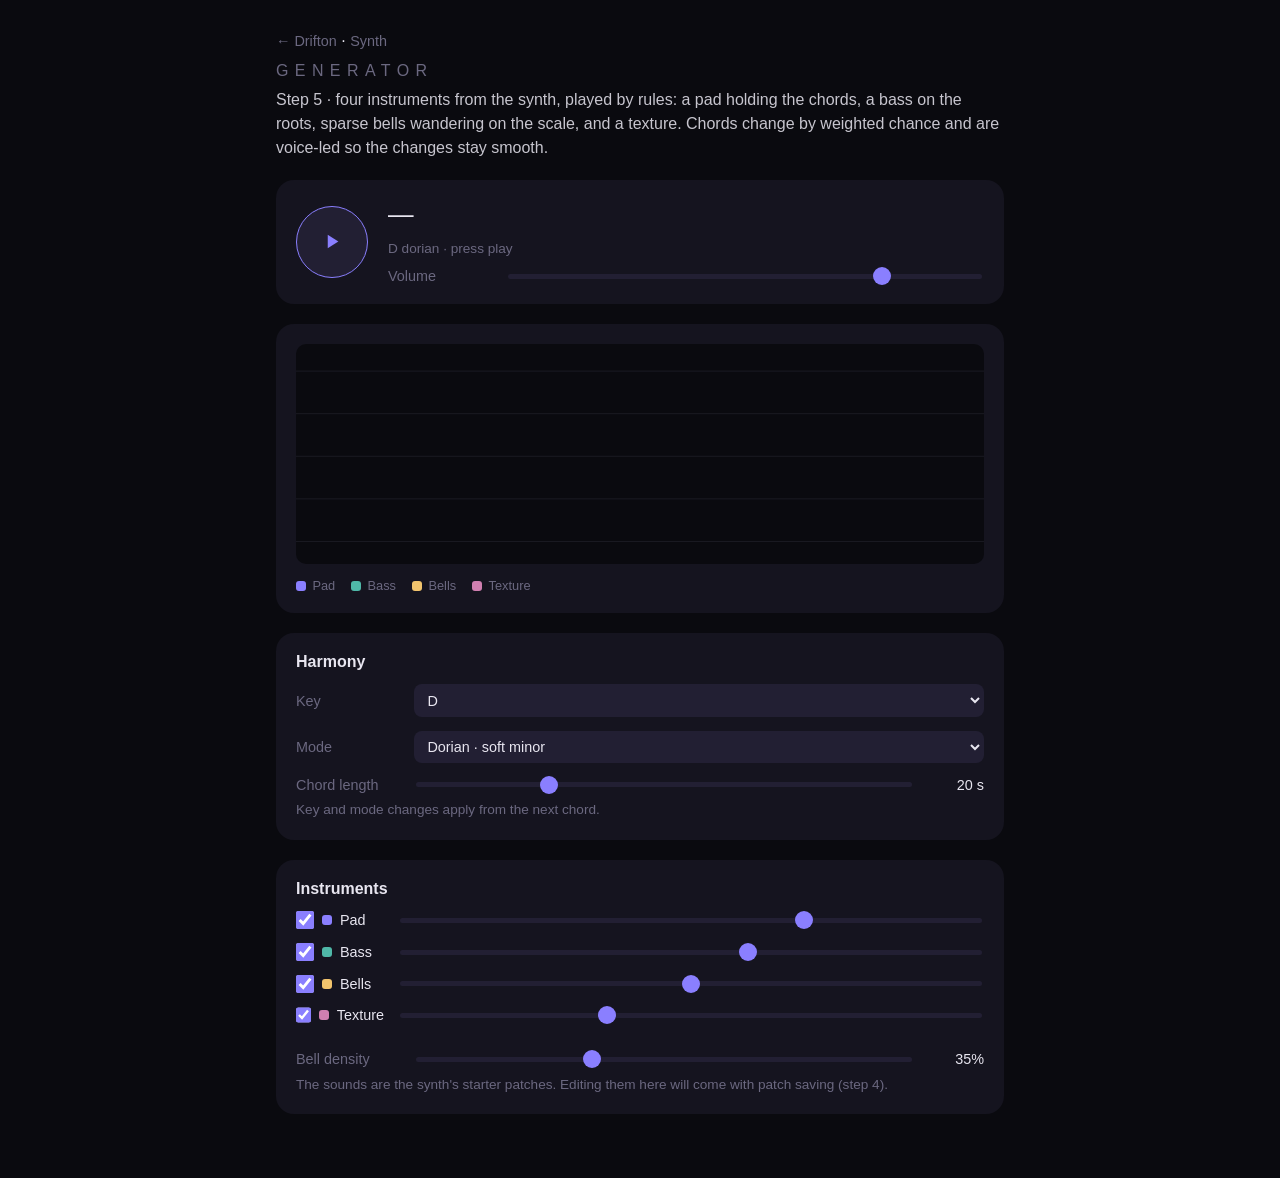
==== generator/index.html @ 6a0938d3 "Make the home page a hub of four equal parts - move the original drone player to player/ - flatten l" ====
<!DOCTYPE html>
<html lang="en">
<head>
<meta charset="UTF-8">
<meta name="viewport" content="width=device-width, initial-scale=1.0">
<meta name="theme-color" content="#0a0a0f">
<title>Drifton Generator</title>
<link rel="stylesheet" href="../common.css">
<link rel="stylesheet" href="gen.css">
</head>
<body>
<main class="lab">
  <header>
    <a href="../index.html" class="back">← Drifton</a> · <a href="../synth/index.html" class="back">Synth</a>
    <h1>Generator</h1>
    <p class="intro">
      Step 5 · four instruments from the synth, played by rules: a pad holding the
      chords, a bass on the roots, sparse bells wandering on the scale, and a texture.
      Chords change by weighted chance and are voice-led so the changes stay smooth.
    </p>
  </header>

  <section class="transport">
    <button class="play" id="play" aria-label="Play / Stop">
      <svg viewBox="0 0 24 24"><path id="play-icon" d="M8 5v14l11-7z"/></svg>
    </button>
    <div class="transport-side">
      <div class="chord" id="chord">—</div>
      <div class="status" id="status">Press play.</div>
      <label class="row"><span>Volume</span><input type="range" id="volume" min="0" max="100" value="80"></label>
    </div>
  </section>

  <section>
    <canvas id="roll"></canvas>
    <div class="legend" id="legend"></div>
  </section>

  <section>
    <h2>Harmony</h2>
    <label class="row"><span>Key</span><select id="key"></select></label>
    <label class="row"><span>Mode</span>
      <select id="mode">
        <option value="lydian">Lydian · floating</option>
        <option value="ionian">Ionian · major</option>
        <option value="mixolydian">Mixolydian · warm</option>
        <option value="dorian" selected>Dorian · soft minor</option>
        <option value="aeolian">Aeolian · melancholic</option>
        <option value="phrygian">Phrygian · dark</option>
      </select>
    </label>
    <label class="row"><span>Chord length</span><input type="range" id="chord-len" min="6" max="60" value="20"><output id="chord-len-out"></output></label>
    <p class="help">Key and mode changes apply from the next chord.</p>
  </section>

  <section>
    <h2>Instruments</h2>
    <div id="roles"></div>
    <label class="row"><span>Bell density</span><input type="range" id="density" min="0" max="100" value="35"><output id="density-out"></output></label>
    <p class="help">The sounds are the synth's starter patches. Editing them here will come with patch saving (step 4).</p>
  </section>
</main>
<script src="../synth/util.js"></script>
<script src="../synth/params.js"></script>
<script src="../synth/envelope.js"></script>
<script src="../synth/lfo.js"></script>
<script src="../synth/osc.js"></script>
<script src="../synth/voice.js"></script>
<script src="../synth/synth.js"></script>
<script src="../synth/patches.js"></script>
<script src="../synth/scope.js"></script>
<script src="harmony.js"></script>
<script src="generator.js"></script>
<script src="main.js"></script>
</body>
</html>
---- common.css ----
:root {
  --bg: #0a0a0f;
  --fg: #e8e6f0;
  --muted: #6b6880;
  --accent: #8a7fff;
  --card: #15141f;
  --card-active: #221f33;
}

* { box-sizing: border-box; }

html, body {
  margin: 0;
  background: var(--bg);
  color: var(--fg);
  font-family: -apple-system, BlinkMacSystemFont, "Segoe UI", Roboto, sans-serif;
  -webkit-font-smoothing: antialiased;
}

.lab {
  max-width: 760px;
  margin: 0 auto;
  padding: 2rem 16px 4rem;
  display: flex;
  flex-direction: column;
  gap: 1.25rem;
}

.back { color: var(--muted); text-decoration: none; font-size: 0.9rem; }
.back:hover { color: var(--fg); }

h1 {
  margin: 0.75rem 0 0.5rem;
  font-size: 1rem;
  font-weight: 500;
  letter-spacing: 0.4em;
  text-transform: uppercase;
  color: var(--muted);
}
.intro { margin: 0; color: var(--fg); line-height: 1.5; opacity: 0.85; }

section {
  background: var(--card);
  border-radius: 18px;
  padding: 1.25rem;
  display: flex;
  flex-direction: column;
  gap: 0.85rem;
}
h2 { margin: 0; font-size: 1rem; font-weight: 600; }
.help { margin: -0.4rem 0 0; color: var(--muted); font-size: 0.85rem; line-height: 1.45; }

/* Transport */
.transport { flex-direction: row; align-items: center; gap: 1.25rem; }
.transport-side { flex: 1; display: flex; flex-direction: column; gap: 0.75rem; min-width: 0; }
.status { color: var(--muted); font-size: 0.85rem; }
.play {
  flex: none;
  width: 72px; height: 72px;
  border-radius: 50%;
  border: 1px solid var(--accent);
  background: var(--card-active);
  color: var(--accent);
  cursor: pointer;
  display: flex; align-items: center; justify-content: center;
  transition: box-shadow 0.4s ease, opacity 0.3s ease;
}
.play:disabled { opacity: 0.35; cursor: wait; }
.play.playing { box-shadow: 0 0 40px -6px var(--accent); }
.play svg { width: 40%; height: 40%; fill: currentColor; }

/* Rows */
.row {
  display: flex;
  align-items: center;
  gap: 0.9rem;
  font-size: 0.9rem;
  color: var(--muted);
}
.row > span:first-child { width: 6.5rem; flex: none; }
.row.check > span { width: auto; }
.row output { width: 3.5rem; text-align: right; font-variant-numeric: tabular-nums; color: var(--fg); }
.hidden { display: none; }

select {
  flex: 1;
  background: var(--card-active);
  color: var(--fg);
  border: 1px solid transparent;
  border-radius: 8px;
  padding: 0.4rem 0.5rem;
  font: inherit;
}
input[type=checkbox] { accent-color: var(--accent); width: 18px; height: 18px; margin: 0; }

input[type=range] {
  -webkit-appearance: none;
  appearance: none;
  flex: 1;
  min-width: 0;
  height: 5px;
  border-radius: 5px;
  background: var(--card-active);
  outline: none;
}
input[type=range]::-webkit-slider-thumb {
  -webkit-appearance: none; appearance: none;
  width: 18px; height: 18px; border-radius: 50%;
  background: var(--accent); cursor: pointer;
}
input[type=range]::-moz-range-thumb {
  width: 18px; height: 18px; border: none; border-radius: 50%;
  background: var(--accent); cursor: pointer;
}
input[type=range]:disabled { opacity: 0.4; }

/* Segmented control */
.seg { display: flex; gap: 0.4rem; }
.seg button, .slot button {
  background: var(--card-active);
  color: var(--fg);
  border: 1px solid transparent;
  border-radius: 999px;
  padding: 0.4rem 0.9rem;
  font: inherit;
  font-size: 0.85rem;
  cursor: pointer;
}
.seg button.active { border-color: var(--accent); color: var(--accent); }

/* Slots */
.slots { display: grid; grid-template-columns: repeat(3, 1fr); gap: 0.75rem; }
.slot {
  background: var(--card-active);
  border: 1px dashed var(--muted);
  border-radius: 14px;
  padding: 0.9rem;
  display: flex;
  flex-direction: column;
  gap: 0.6rem;
  min-width: 0;
  transition: border-color 0.2s ease, background 0.2s ease;
}
.slot.drag { border-color: var(--accent); background: #2b2745; }
.slot-label { font-weight: 600; }
.slot-file { font-size: 0.78rem; color: var(--muted); overflow: hidden; text-overflow: ellipsis; white-space: nowrap; }
.slot-file.user { color: var(--accent); }
.meter { height: 6px; border-radius: 6px; background: var(--bg); overflow: hidden; }
.meter-fill { height: 100%; width: 0; background: var(--accent); transition: width 0.3s linear; }
.slot-actions { display: flex; gap: 0.4rem; flex-wrap: wrap; }
.slot button { background: var(--card); padding: 0.3rem 0.7rem; font-size: 0.78rem; }

/* Conductor curve + readout */
canvas { width: 100%; height: 120px; border-radius: 10px; background: var(--bg); display: block; }
.readout {
  display: grid;
  grid-template-columns: repeat(auto-fit, minmax(140px, 1fr));
  gap: 0.5rem 1rem;
  font-size: 0.82rem;
  color: var(--muted);
  font-variant-numeric: tabular-nums;
}
.readout b { color: var(--fg); font-weight: 500; }

@media (max-width: 560px) {
  .slots { grid-template-columns: 1fr; }
  .row > span:first-child { width: 5.5rem; }
}

/* Lab home: cards linking to each part */
.hub { display: grid; grid-template-columns: repeat(2, 1fr); gap: 1rem; }
.card {
  background: var(--card);
  border: 1px solid transparent;
  border-radius: 18px;
  padding: 1.25rem;
  display: flex;
  flex-direction: column;
  gap: 0.5rem;
  color: var(--fg);
  text-decoration: none;
  transition: border-color 0.2s ease, background 0.2s ease;
}
.card:hover, .card:focus-visible { border-color: var(--accent); background: var(--card-active); }
.card h2 { font-size: 1.15rem; }
.card p { margin: 0; color: var(--muted); font-size: 0.9rem; line-height: 1.5; flex: 1; }
.card .tag { font-size: 0.72rem; letter-spacing: 0.08em; text-transform: uppercase; color: var(--accent); }
.card .go { font-size: 0.85rem; color: var(--accent); }
.next { margin: 0; padding-left: 1.2rem; color: var(--muted); font-size: 0.9rem; line-height: 1.8; }
.next b { color: var(--fg); font-weight: 500; }

@media (max-width: 560px) {
  .hub { grid-template-columns: 1fr; }
}
---- generator/gen.css ----
/* Generator page: extends ../lab.css */

:root {
  --c-pad: #8a7fff;
  --c-bass: #4fb8a8;
  --c-bells: #f2c46d;
  --c-texture: #d07fb0;
}

.chord { font-size: 1.6rem; font-weight: 500; letter-spacing: 0.02em; }
.chord small { font-size: 0.9rem; color: var(--muted); margin-left: 0.4rem; }

canvas#roll { height: 220px; }

.legend { display: flex; flex-wrap: wrap; gap: 0.4rem 1rem; font-size: 0.8rem; color: var(--muted); }
.legend span::before {
  content: "";
  display: inline-block;
  width: 10px;
  height: 10px;
  border-radius: 3px;
  margin-right: 0.4rem;
  vertical-align: -1px;
  background: var(--c);
}

.role { display: flex; align-items: center; gap: 0.9rem; font-size: 0.9rem; color: var(--muted); margin-bottom: 0.85rem; }
.role .name { width: 5.5rem; flex: none; display: flex; align-items: center; gap: 0.5rem; color: var(--fg); }
.role .dot { width: 10px; height: 10px; border-radius: 3px; background: var(--c); flex: none; }
.role input[type=range] { flex: 1; }
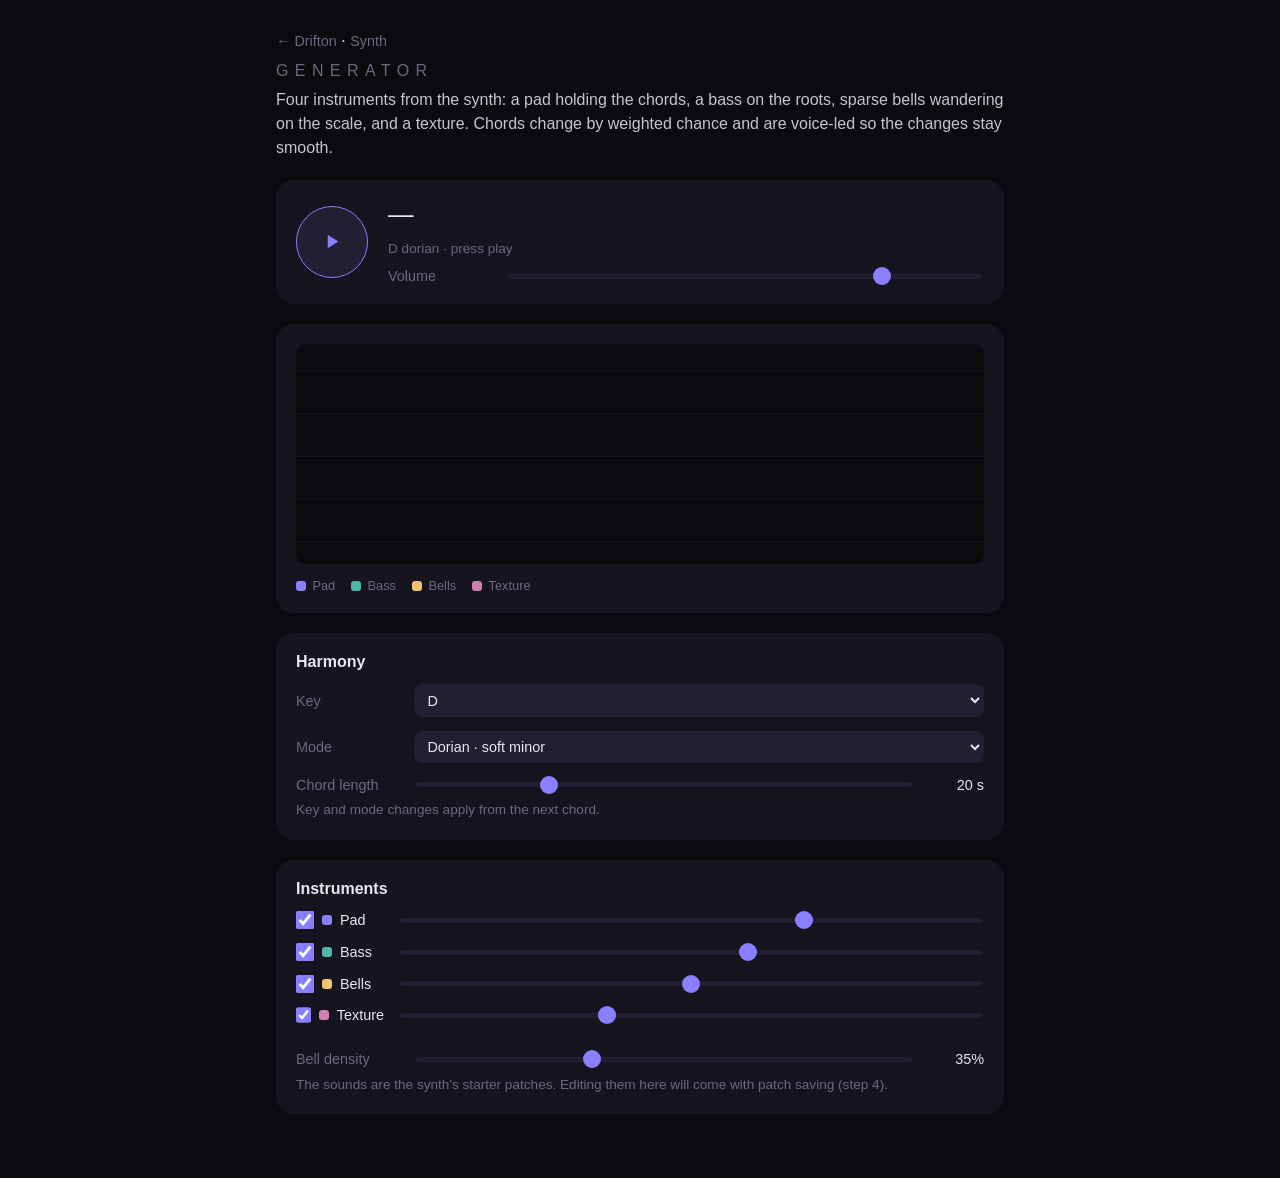
==== commit 9f283029: "Remove step labels from page intros" ====
--- a/generator/index.html
+++ b/generator/index.html
@@ -14,7 +14,7 @@
     <a href="../index.html" class="back">← Drifton</a> · <a href="../synth/index.html" class="back">Synth</a>
     <h1>Generator</h1>
     <p class="intro">
-      Step 5 · four instruments from the synth, played by rules: a pad holding the
+      Four instruments from the synth: a pad holding the
       chords, a bass on the roots, sparse bells wandering on the scale, and a texture.
       Chords change by weighted chance and are voice-led so the changes stay smooth.
     </p>
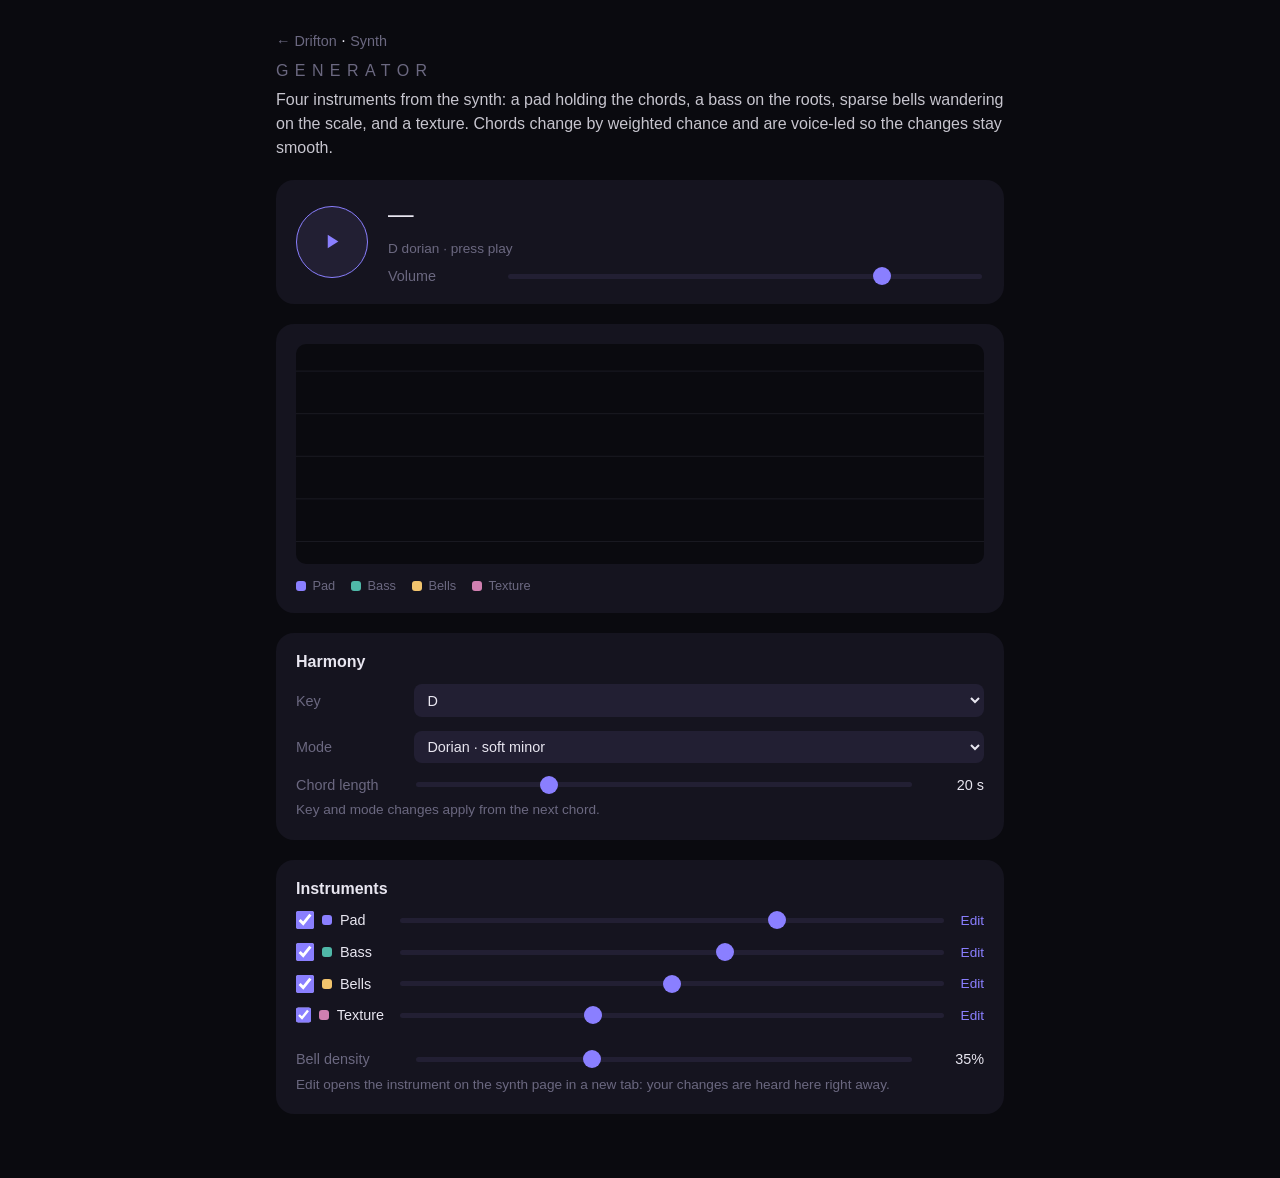
==== commit 25c18ef9: "Save synth sounds in the browser and use them in the generator - synth/storage.js: auto-saved patche" ====
--- a/generator/index.html
+++ b/generator/index.html
@@ -57,7 +57,7 @@
     <h2>Instruments</h2>
     <div id="roles"></div>
     <label class="row"><span>Bell density</span><input type="range" id="density" min="0" max="100" value="35"><output id="density-out"></output></label>
-    <p class="help">The sounds are the synth's starter patches. Editing them here will come with patch saving (step 4).</p>
+    <p class="help">Edit opens the instrument on the synth page in a new tab: your changes are heard here right away.</p>
   </section>
 </main>
 <script src="../synth/util.js"></script>
@@ -68,6 +68,7 @@
 <script src="../synth/voice.js"></script>
 <script src="../synth/synth.js"></script>
 <script src="../synth/patches.js"></script>
+<script src="../synth/storage.js"></script>
 <script src="../synth/scope.js"></script>
 <script src="harmony.js"></script>
 <script src="generator.js"></script>
--- a/generator/gen.css
+++ b/generator/gen.css
@@ -28,3 +28,6 @@
 .role .name { width: 5.5rem; flex: none; display: flex; align-items: center; gap: 0.5rem; color: var(--fg); }
 .role .dot { width: 10px; height: 10px; border-radius: 3px; background: var(--c); flex: none; }
 .role input[type=range] { flex: 1; }
+
+.role .edit { color: var(--accent); text-decoration: none; font-size: 0.85rem; }
+.role .edit:hover { text-decoration: underline; }
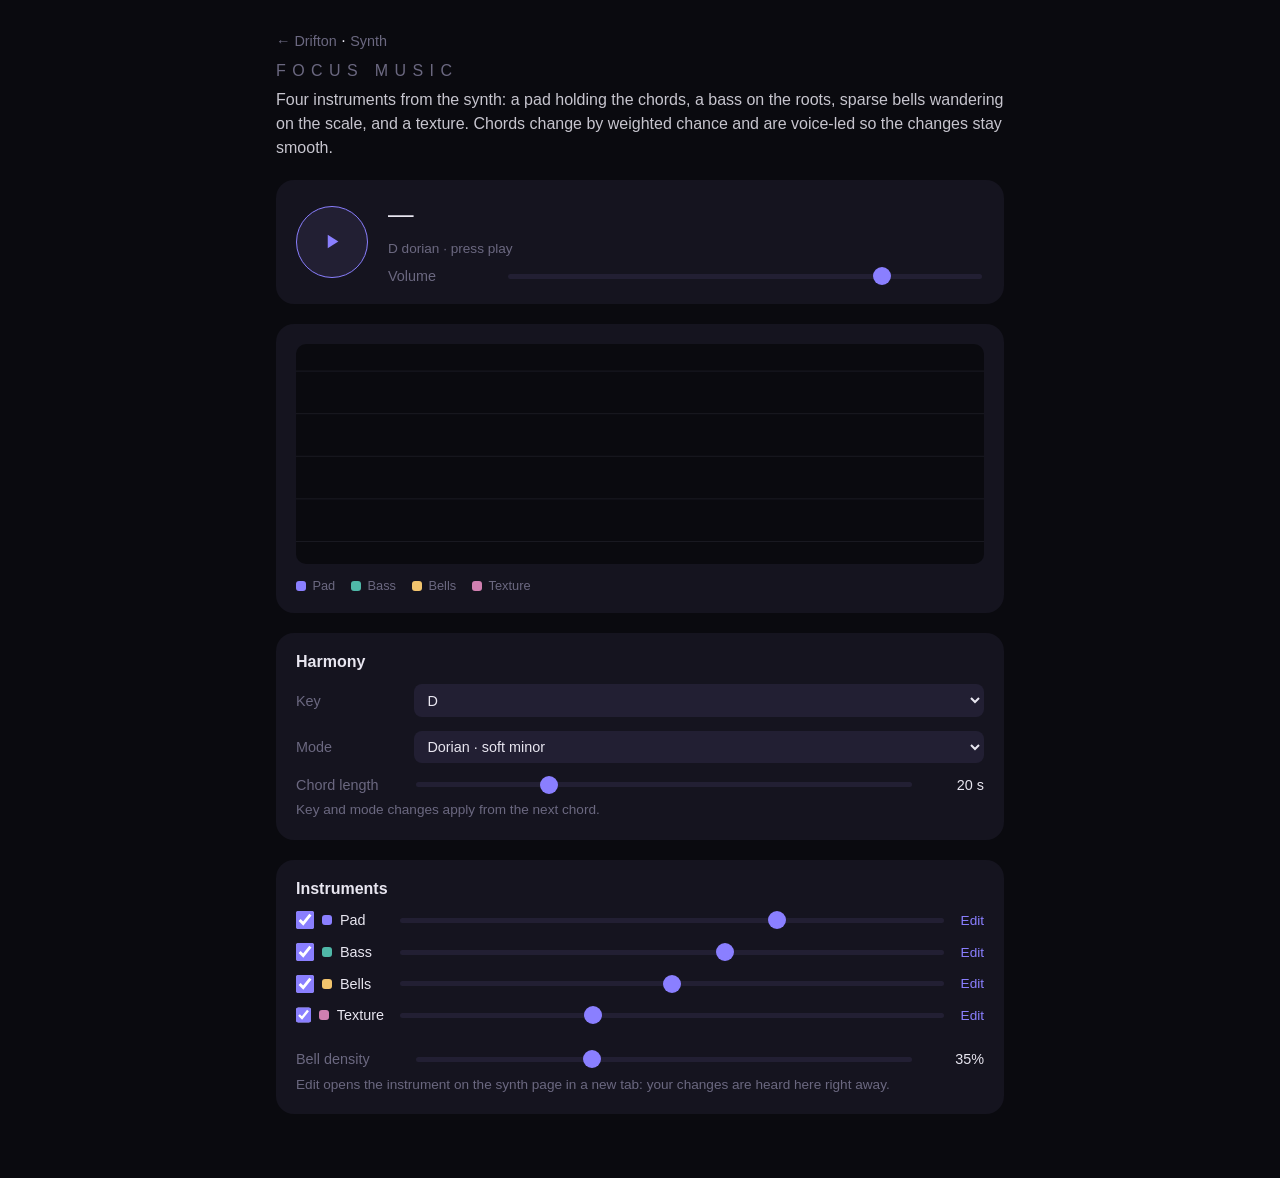
==== commit 4abee95b: "Add piano score player and regroup the home page as a collection of tools - score/: own MIDI file pa" ====
--- a/generator/index.html
+++ b/generator/index.html
@@ -4,7 +4,7 @@
 <meta charset="UTF-8">
 <meta name="viewport" content="width=device-width, initial-scale=1.0">
 <meta name="theme-color" content="#0a0a0f">
-<title>Drifton Generator</title>
+<title>Drifton Focus music</title>
 <link rel="stylesheet" href="../common.css">
 <link rel="stylesheet" href="gen.css">
 </head>
@@ -12,7 +12,7 @@
 <main class="lab">
   <header>
     <a href="../index.html" class="back">← Drifton</a> · <a href="../synth/index.html" class="back">Synth</a>
-    <h1>Generator</h1>
+    <h1>Focus music</h1>
     <p class="intro">
       Four instruments from the synth: a pad holding the
       chords, a bass on the roots, sparse bells wandering on the scale, and a texture.
--- a/common.css
+++ b/common.css
@@ -167,28 +167,49 @@
   .row > span:first-child { width: 5.5rem; }
 }
 
-/* Lab home: cards linking to each part */
-.hub { display: grid; grid-template-columns: repeat(2, 1fr); gap: 1rem; }
+/* Home: tools grouped by intention, one card per tool */
+.lab.home { max-width: 820px; gap: 2rem; }
+.tool-group { display: flex; flex-direction: column; gap: 0.75rem; }
+.group-title {
+  font-size: 0.75rem; font-weight: 500;
+  letter-spacing: 0.18em; text-transform: uppercase;
+  color: var(--muted);
+}
+.tools { display: grid; grid-template-columns: 1fr 1fr; gap: 1rem; }
+/* Two small groups side by side (Make, Lab), one card each */
+.group-row { display: grid; grid-template-columns: 1fr 1fr; gap: 1rem; }
+.group-row .tools { grid-template-columns: 1fr; flex: 1; }
 .card {
   background: var(--card);
   border: 1px solid transparent;
-  border-radius: 18px;
-  padding: 1.25rem;
-  display: flex;
-  flex-direction: column;
-  gap: 0.5rem;
+  border-radius: 20px;
+  padding: 0.75rem 0.75rem 1.1rem;
+  display: flex;
+  flex-direction: column;
+  gap: 0.45rem;
   color: var(--fg);
   text-decoration: none;
-  transition: border-color 0.2s ease, background 0.2s ease;
-}
-.card:hover, .card:focus-visible { border-color: var(--accent); background: var(--card-active); }
-.card h2 { font-size: 1.15rem; }
-.card p { margin: 0; color: var(--muted); font-size: 0.9rem; line-height: 1.5; flex: 1; }
-.card .tag { font-size: 0.72rem; letter-spacing: 0.08em; text-transform: uppercase; color: var(--accent); }
-.card .go { font-size: 0.85rem; color: var(--accent); }
-.next { margin: 0; padding-left: 1.2rem; color: var(--muted); font-size: 0.9rem; line-height: 1.8; }
-.next b { color: var(--fg); font-weight: 500; }
-
+  transition: border-color 0.2s ease, background 0.2s ease, transform 0.2s ease;
+}
+a.card:hover, a.card:focus-visible { border-color: var(--accent); background: var(--card-active); transform: translateY(-2px); }
+.card .art {
+  aspect-ratio: 2 / 1;
+  border-radius: 14px;
+  background: linear-gradient(160deg, #1f1b38, #111019);
+  margin-bottom: 0.35rem;
+  overflow: hidden;
+}
+.card .art svg { width: 100%; height: 100%; display: block; }
+.card h2 { font-size: 1.05rem; padding: 0 0.4rem; display: flex; align-items: center; gap: 0.5rem; }
+.card p { margin: 0; padding: 0 0.4rem; color: var(--muted); font-size: 0.88rem; line-height: 1.5; }
+.card.soon { opacity: 0.55; }
+.tag {
+  font-size: 0.65rem; font-weight: 600; letter-spacing: 0.08em; text-transform: uppercase;
+  color: var(--accent); border: 1px solid var(--accent); border-radius: 999px; padding: 0.1rem 0.45rem;
+}
+.foot { margin: 0; color: var(--muted); font-size: 0.85rem; }
+.foot a { color: var(--accent); text-decoration: none; }
 @media (max-width: 560px) {
-  .hub { grid-template-columns: 1fr; }
-}
+  .tools, .group-row { grid-template-columns: 1fr; }
+  .group-row { gap: 2rem; }
+}
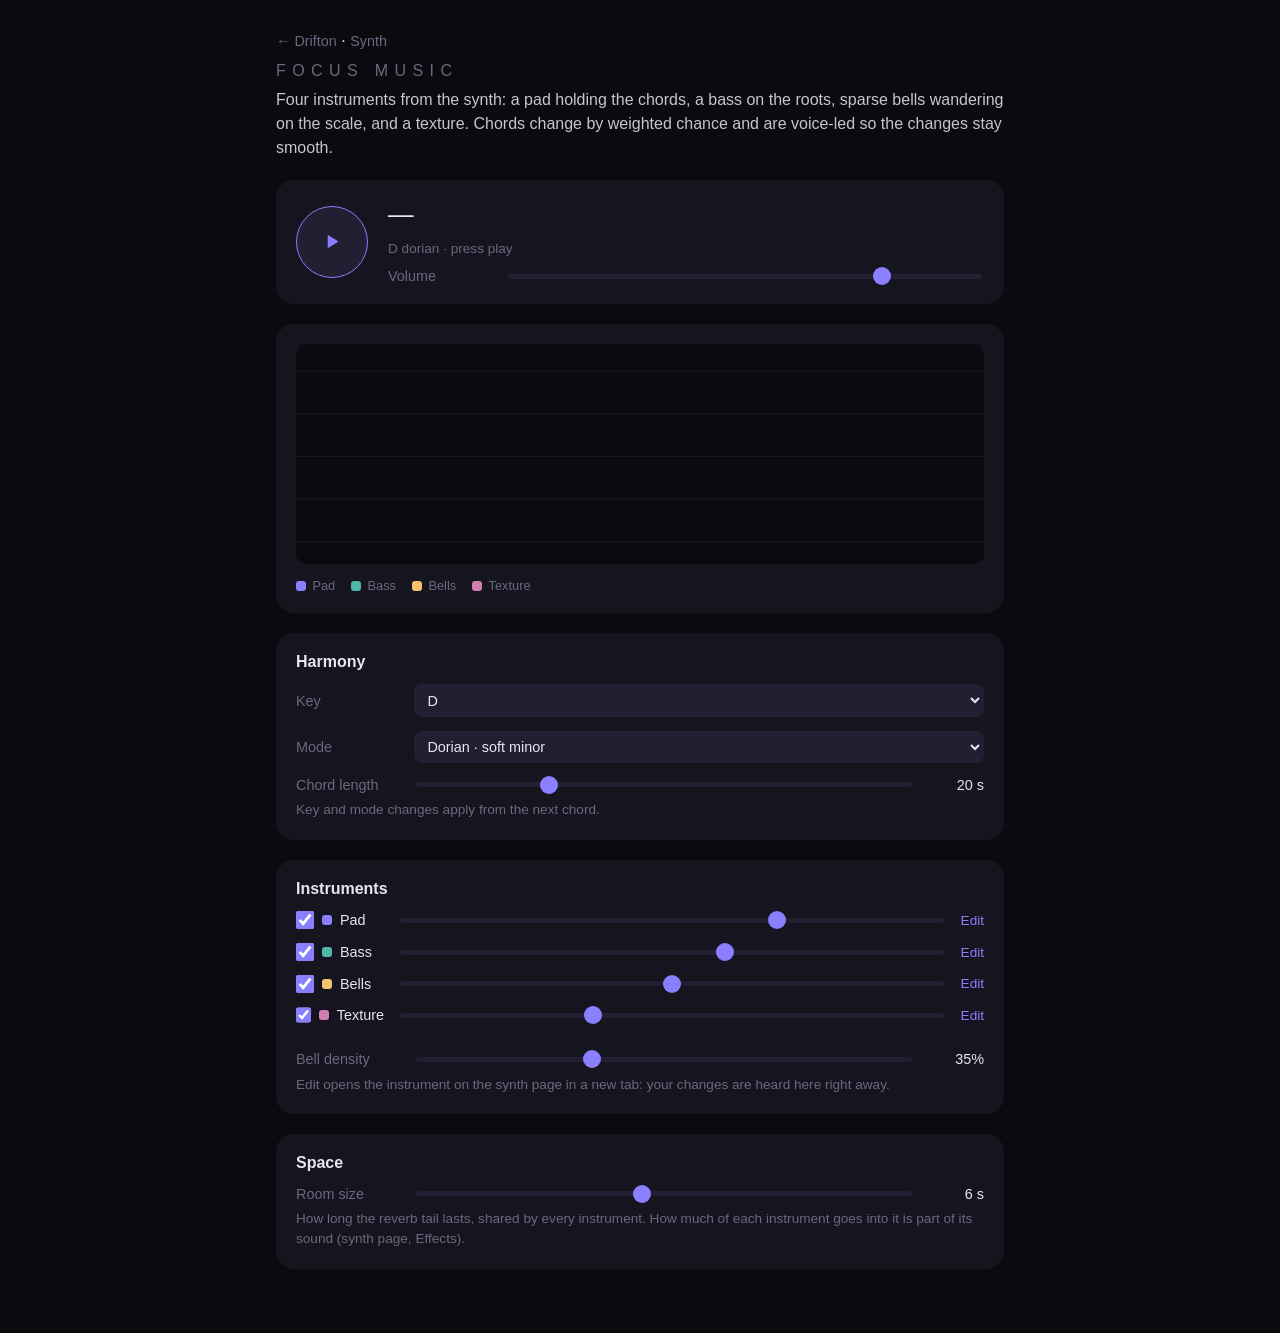
==== commit 64e53a1a: "Add a shared convolution reverb with per-instrument send One computed room on the MasterBus (pre-del" ====
--- a/generator/index.html
+++ b/generator/index.html
@@ -59,6 +59,12 @@
     <label class="row"><span>Bell density</span><input type="range" id="density" min="0" max="100" value="35"><output id="density-out"></output></label>
     <p class="help">Edit opens the instrument on the synth page in a new tab: your changes are heard here right away.</p>
   </section>
+
+  <section>
+    <h2>Space</h2>
+    <label class="row"><span>Room size</span><input type="range" id="room" min="1" max="12" step="0.5" value="6"><output id="room-out"></output></label>
+    <p class="help">How long the reverb tail lasts, shared by every instrument. How much of each instrument goes into it is part of its sound (synth page, Effects).</p>
+  </section>
 </main>
 <script src="../synth/util.js"></script>
 <script src="../synth/params.js"></script>
@@ -66,6 +72,7 @@
 <script src="../synth/lfo.js"></script>
 <script src="../synth/osc.js"></script>
 <script src="../synth/voice.js"></script>
+<script src="../synth/reverb.js"></script>
 <script src="../synth/synth.js"></script>
 <script src="../synth/patches.js"></script>
 <script src="../synth/storage.js"></script>
